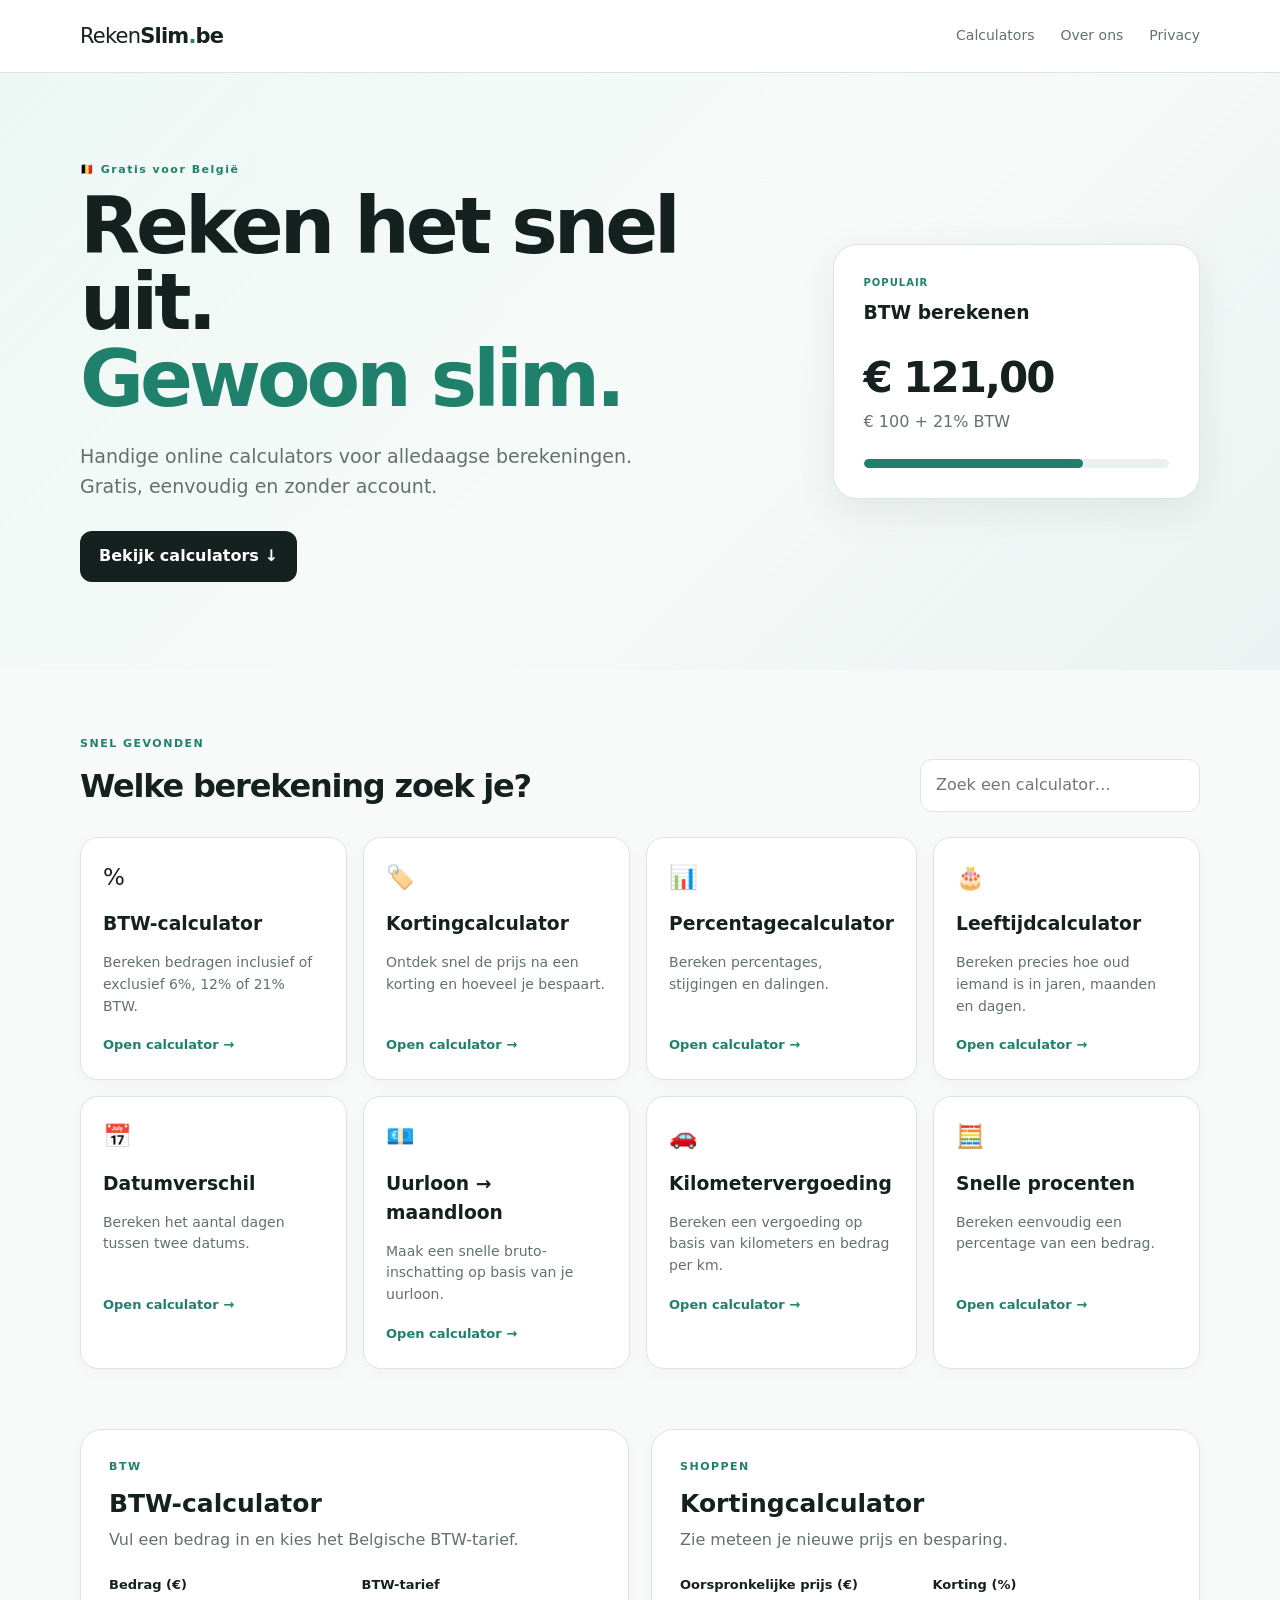
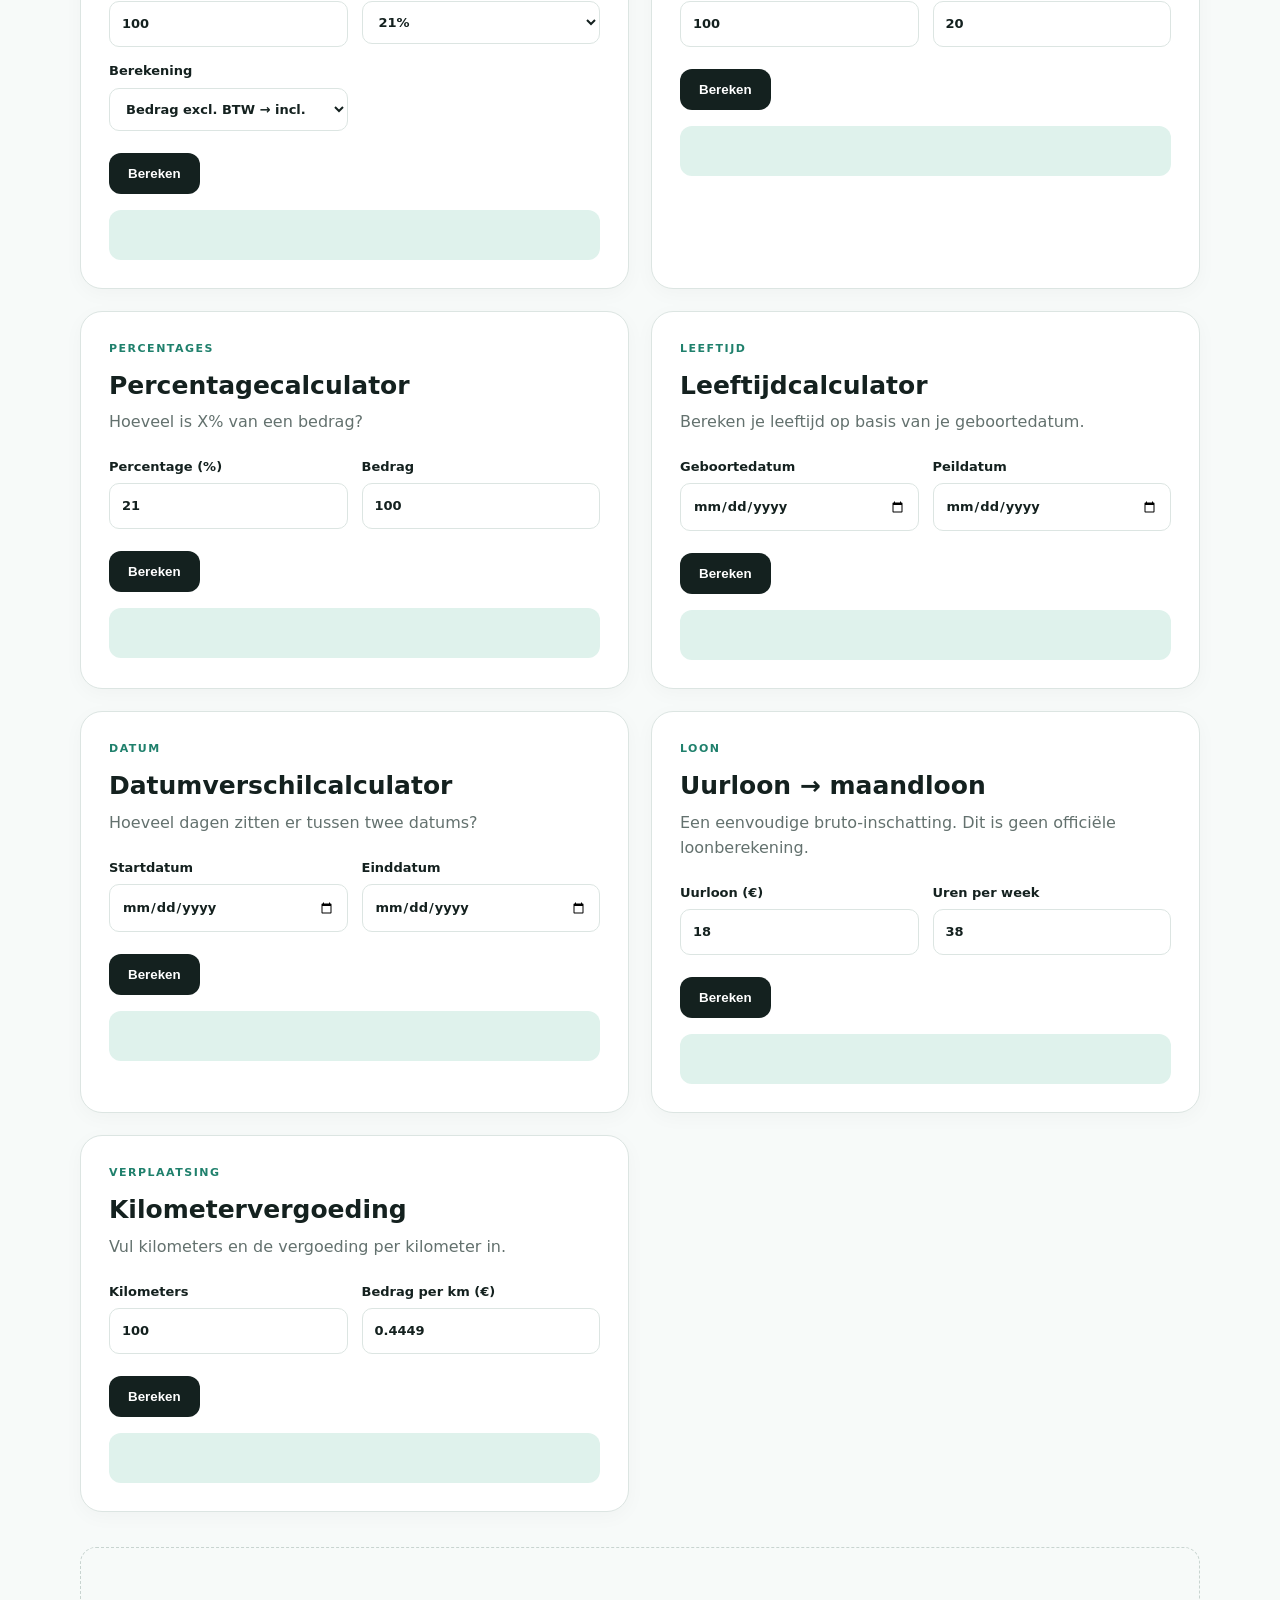
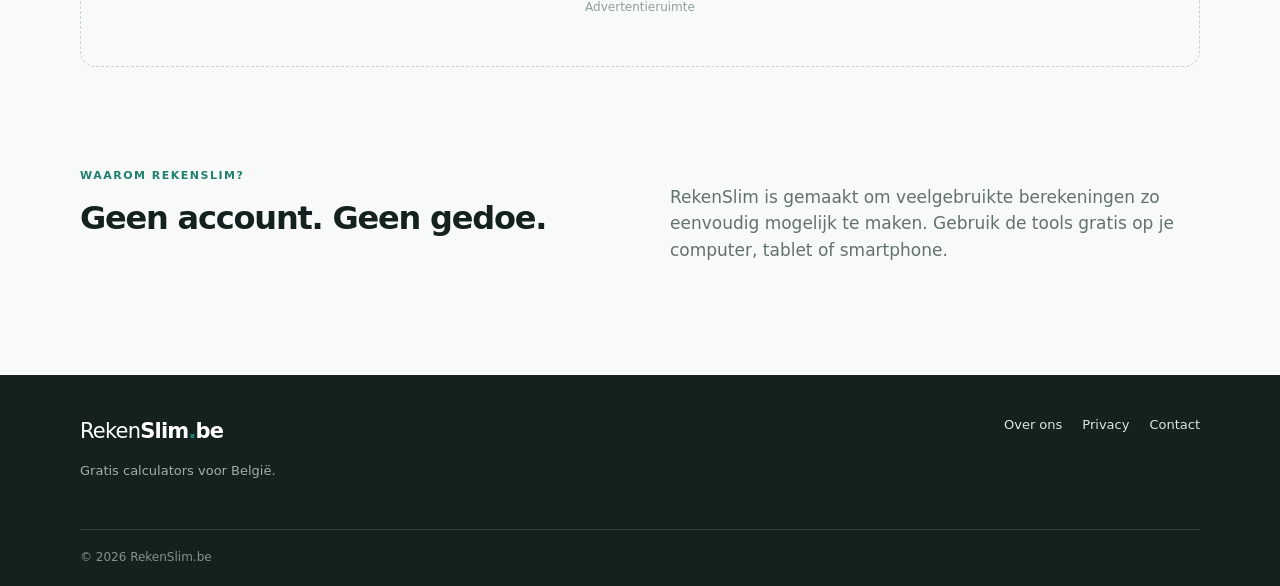
==== index.html @ 5fcd997d "Add files via upload" ====
<!doctype html>
<html lang="nl-BE">
<head>
  <meta charset="utf-8">
  <meta name="viewport" content="width=device-width,initial-scale=1">
  <title>RekenSlim.be — Gratis calculators voor België</title>
  <meta name="description" content="Gratis handige calculators voor België: BTW, korting, percentage, leeftijd, datumverschil, uurloon, kilometervergoeding en meer.">
  <link rel="canonical" href="https://rekenSlim.be/">
  <link rel="stylesheet" href="style.css">
</head>
<body>
<header class="site-header">
  <div class="container nav">
    <a class="logo" href="index.html"><span>Reken</span>Slim<span class="dot">.</span>be</a>
    <nav><a href="#calculators">Calculators</a><a href="over-ons.html">Over ons</a><a href="privacy.html">Privacy</a></nav>
  </div>
</header>

<main>
<section class="hero">
  <div class="container hero-grid">
    <div>
      <div class="eyebrow">🇧🇪 Gratis voor België</div>
      <h1>Reken het snel uit.<br><span>Gewoon slim.</span></h1>
      <p class="hero-text">Handige online calculators voor alledaagse berekeningen. Gratis, eenvoudig en zonder account.</p>
      <a class="button" href="#calculators">Bekijk calculators ↓</a>
    </div>
    <div class="hero-card">
      <div class="mini-label">POPULAIR</div>
      <h3>BTW berekenen</h3>
      <div class="big-number">€ 121,00</div>
      <div class="muted">€ 100 + 21% BTW</div>
      <div class="fake-bar"><span></span></div>
    </div>
  </div>
</section>

<section class="container search-section">
  <div class="section-head">
    <div><div class="eyebrow">SNEL GEVONDEN</div><h2>Welke berekening zoek je?</h2></div>
    <input id="search" class="search" type="search" placeholder="Zoek een calculator…">
  </div>
</section>

<section id="calculators" class="container cards">
  <article class="calc-card" data-title="BTW calculator btw"><div class="icon">%</div><h3>BTW-calculator</h3><p>Bereken bedragen inclusief of exclusief 6%, 12% of 21% BTW.</p><a href="#btw">Open calculator →</a></article>
  <article class="calc-card" data-title="korting kortingcalculator"><div class="icon">🏷️</div><h3>Kortingcalculator</h3><p>Ontdek snel de prijs na een korting en hoeveel je bespaart.</p><a href="#korting">Open calculator →</a></article>
  <article class="calc-card" data-title="percentage procent percentagecalculator"><div class="icon">📊</div><h3>Percentagecalculator</h3><p>Bereken percentages, stijgingen en dalingen.</p><a href="#percentage">Open calculator →</a></article>
  <article class="calc-card" data-title="leeftijd leeftijdcalculator"><div class="icon">🎂</div><h3>Leeftijdcalculator</h3><p>Bereken precies hoe oud iemand is in jaren, maanden en dagen.</p><a href="#leeftijd">Open calculator →</a></article>
  <article class="calc-card" data-title="datum datumverschil dagen"><div class="icon">📅</div><h3>Datumverschil</h3><p>Bereken het aantal dagen tussen twee datums.</p><a href="#datum">Open calculator →</a></article>
  <article class="calc-card" data-title="uurloon maandloon loon salaris"><div class="icon">💶</div><h3>Uurloon → maandloon</h3><p>Maak een snelle bruto-inschatting op basis van je uurloon.</p><a href="#loon">Open calculator →</a></article>
  <article class="calc-card" data-title="kilometervergoeding km auto"><div class="icon">🚗</div><h3>Kilometervergoeding</h3><p>Bereken een vergoeding op basis van kilometers en bedrag per km.</p><a href="#km">Open calculator →</a></article>
  <article class="calc-card" data-title="leeftijd datum verjaardag"><div class="icon">🧮</div><h3>Snelle procenten</h3><p>Bereken eenvoudig een percentage van een bedrag.</p><a href="#percentage">Open calculator →</a></article>
</section>

<section class="container calculators">
  <div class="tool" id="btw"><div><div class="eyebrow">BTW</div><h2>BTW-calculator</h2><p>Vul een bedrag in en kies het Belgische BTW-tarief.</p></div>
    <div class="form-grid"><label>Bedrag (€)<input id="btwAmount" type="number" min="0" step="0.01" value="100"></label><label>BTW-tarief<select id="btwRate"><option value="6">6%</option><option value="12">12%</option><option value="21" selected>21%</option></select></label><label>Berekening<select id="btwMode"><option value="excl">Bedrag excl. BTW → incl.</option><option value="incl">Bedrag incl. BTW → excl.</option></select></label></div>
    <button onclick="calcBTW()">Bereken</button><div class="result" id="btwResult"></div>
  </div>

  <div class="tool" id="korting"><div class="eyebrow">SHOPPEN</div><h2>Kortingcalculator</h2><p>Zie meteen je nieuwe prijs en besparing.</p>
    <div class="form-grid"><label>Oorspronkelijke prijs (€)<input id="discountPrice" type="number" min="0" step="0.01" value="100"></label><label>Korting (%)<input id="discountPct" type="number" min="0" max="100" step="0.1" value="20"></label></div>
    <button onclick="calcDiscount()">Bereken</button><div class="result" id="discountResult"></div>
  </div>

  <div class="tool" id="percentage"><div class="eyebrow">PERCENTAGES</div><h2>Percentagecalculator</h2><p>Hoeveel is X% van een bedrag?</p>
    <div class="form-grid"><label>Percentage (%)<input id="pct" type="number" step="0.01" value="21"></label><label>Bedrag<input id="pctAmount" type="number" step="0.01" value="100"></label></div>
    <button onclick="calcPct()">Bereken</button><div class="result" id="pctResult"></div>
  </div>

  <div class="tool" id="leeftijd"><div class="eyebrow">LEEFTIJD</div><h2>Leeftijdcalculator</h2><p>Bereken je leeftijd op basis van je geboortedatum.</p>
    <div class="form-grid"><label>Geboortedatum<input id="birth" type="date"></label><label>Peildatum<input id="ageAt" type="date"></label></div>
    <button onclick="calcAge()">Bereken</button><div class="result" id="ageResult"></div>
  </div>

  <div class="tool" id="datum"><div class="eyebrow">DATUM</div><h2>Datumverschilcalculator</h2><p>Hoeveel dagen zitten er tussen twee datums?</p>
    <div class="form-grid"><label>Startdatum<input id="dateStart" type="date"></label><label>Einddatum<input id="dateEnd" type="date"></label></div>
    <button onclick="calcDates()">Bereken</button><div class="result" id="dateResult"></div>
  </div>

  <div class="tool" id="loon"><div class="eyebrow">LOON</div><h2>Uurloon → maandloon</h2><p>Een eenvoudige bruto-inschatting. Dit is geen officiële loonberekening.</p>
    <div class="form-grid"><label>Uurloon (€)<input id="hourly" type="number" step="0.01" value="18"></label><label>Uren per week<input id="hours" type="number" step="0.5" value="38"></label></div>
    <button onclick="calcSalary()">Bereken</button><div class="result" id="salaryResult"></div>
  </div>

  <div class="tool" id="km"><div class="eyebrow">VERPLAATSING</div><h2>Kilometervergoeding</h2><p>Vul kilometers en de vergoeding per kilometer in.</p>
    <div class="form-grid"><label>Kilometers<input id="kmDistance" type="number" min="0" step="0.1" value="100"></label><label>Bedrag per km (€)<input id="kmRate" type="number" min="0" step="0.001" value="0.4449"></label></div>
    <button onclick="calcKm()">Bereken</button><div class="result" id="kmResult"></div>
  </div>
</section>

<section class="ad-space container"><span>Advertentieruimte</span></section>

<section class="container info">
  <div><div class="eyebrow">WAAROM REKENSLIM?</div><h2>Geen account. Geen gedoe.</h2></div>
  <p>RekenSlim is gemaakt om veelgebruikte berekeningen zo eenvoudig mogelijk te maken. Gebruik de tools gratis op je computer, tablet of smartphone.</p>
</section>
</main>

<footer><div class="container footer"><div><a class="logo" href="index.html"><span>Reken</span>Slim<span class="dot">.</span>be</a><p>Gratis calculators voor België.</p></div><div><a href="over-ons.html">Over ons</a><a href="privacy.html">Privacy</a><a href="contact.html">Contact</a></div></div><div class="container copyright">© 2026 RekenSlim.be</div></footer>
<script src="script.js"></script>
</body>
</html>
---- style.css ----
:root{--ink:#14211f;--muted:#63716e;--line:#dce5e2;--paper:#f7faf9;--card:#fff;--accent:#1f806c;--accent2:#dff2ec;--shadow:0 12px 40px rgba(20,33,31,.08)}*{box-sizing:border-box}html{scroll-behavior:smooth}body{margin:0;font-family:Inter,ui-sans-serif,system-ui,-apple-system,BlinkMacSystemFont,"Segoe UI",sans-serif;color:var(--ink);background:var(--paper);line-height:1.55}a{color:inherit;text-decoration:none}.container{width:min(1120px,calc(100% - 40px));margin:auto}.site-header{background:#fff;border-bottom:1px solid var(--line);position:sticky;top:0;z-index:10}.nav{height:72px;display:flex;align-items:center;justify-content:space-between}.logo{font-size:21px;font-weight:800;letter-spacing:-.8px}.logo span:first-child{font-weight:500}.logo .dot{color:var(--accent)}nav{display:flex;gap:26px;font-size:14px;color:var(--muted)}nav a:hover{color:var(--ink)}.hero{background:linear-gradient(135deg,#edf8f4,#f7faf9 55%,#eaf3f1);padding:88px 0}.hero-grid{display:grid;grid-template-columns:1.3fr .7fr;gap:70px;align-items:center}.eyebrow{font-size:11px;font-weight:800;letter-spacing:1.5px;color:var(--accent);margin-bottom:10px}.hero h1{font-size:clamp(44px,7vw,78px);line-height:.98;letter-spacing:-4px;margin:0 0 25px}.hero h1 span{color:var(--accent)}.hero-text{font-size:19px;color:var(--muted);max-width:600px;margin-bottom:30px}.button,button{display:inline-block;background:var(--ink);color:#fff;border:0;border-radius:12px;padding:13px 19px;font-weight:750;cursor:pointer}.button:hover,button:hover{transform:translateY(-1px);opacity:.93}.hero-card{background:#fff;border:1px solid var(--line);border-radius:24px;padding:30px;box-shadow:var(--shadow)}.mini-label{font-size:10px;color:var(--accent);font-weight:800;letter-spacing:1px}.hero-card h3{margin:8px 0 18px}.big-number{font-size:42px;font-weight:800;letter-spacing:-2px}.muted{color:var(--muted)}.fake-bar{height:9px;background:#eaf0ee;border-radius:99px;margin-top:24px;overflow:hidden}.fake-bar span{display:block;width:72%;height:100%;background:var(--accent);border-radius:99px}.search-section{padding:65px 0 25px}.section-head{display:flex;justify-content:space-between;gap:20px;align-items:end}.section-head h2,.info h2{font-size:32px;letter-spacing:-1.2px;margin:0}.search{width:280px;padding:13px 15px;border:1px solid var(--line);border-radius:12px;background:#fff;font:inherit}.cards{display:grid;grid-template-columns:repeat(4,1fr);gap:16px;padding-bottom:60px}.calc-card{background:#fff;border:1px solid var(--line);border-radius:18px;padding:22px;transition:.2s;box-shadow:0 4px 18px rgba(20,33,31,.03)}.calc-card:hover{transform:translateY(-3px);box-shadow:var(--shadow)}.icon{font-size:23px;margin-bottom:14px}.calc-card h3{margin:0 0 8px}.calc-card p{color:var(--muted);font-size:14px;min-height:66px}.calc-card a{font-size:13px;color:var(--accent);font-weight:800}.calculators{display:grid;grid-template-columns:repeat(2,1fr);gap:22px}.tool{background:#fff;border:1px solid var(--line);border-radius:22px;padding:28px;box-shadow:0 5px 20px rgba(20,33,31,.03);scroll-margin-top:95px}.tool h2{margin:0 0 5px;font-size:25px}.tool p{color:var(--muted);margin-top:0}.form-grid{display:grid;grid-template-columns:repeat(2,1fr);gap:14px;margin:22px 0}label{font-size:13px;font-weight:700}input,select{display:block;width:100%;margin-top:6px;padding:12px;border:1px solid var(--line);border-radius:10px;background:#fff;font:inherit;color:var(--ink)}.result{margin-top:16px;padding:15px;border-radius:12px;background:var(--accent2);min-height:50px;font-weight:750}.ad-space{height:120px;border:1px dashed #c8d4d0;border-radius:16px;margin-top:35px;margin-bottom:35px;display:grid;place-items:center;color:#91a09c;font-size:12px}.info{display:grid;grid-template-columns:1fr 1fr;gap:60px;padding:65px 0}.info p{color:var(--muted);font-size:17px}footer{background:var(--ink);color:#dbe7e4;margin-top:30px;padding:40px 0 20px}.footer{display:flex;justify-content:space-between}.footer .logo{color:#fff}.footer p{color:#9eb0ac;font-size:13px}.footer>div:last-child{display:flex;gap:20px;font-size:13px}.copyright{border-top:1px solid #31413e;margin-top:35px;padding-top:18px;color:#84938f;font-size:12px}@media(max-width:850px){.hero-grid,.info{grid-template-columns:1fr}.cards{grid-template-columns:repeat(2,1fr)}.calculators{grid-template-columns:1fr}.hero{padding:60px 0}.hero h1{letter-spacing:-2px}.section-head{align-items:stretch;flex-direction:column}.search{width:100%}}@media(max-width:560px){.container{width:min(100% - 28px,1120px)}nav{display:none}.cards{grid-template-columns:1fr}.form-grid{grid-template-columns:1fr}.footer{flex-direction:column;gap:25px}.footer>div:last-child{flex-wrap:wrap}.hero-card{padding:22px}}
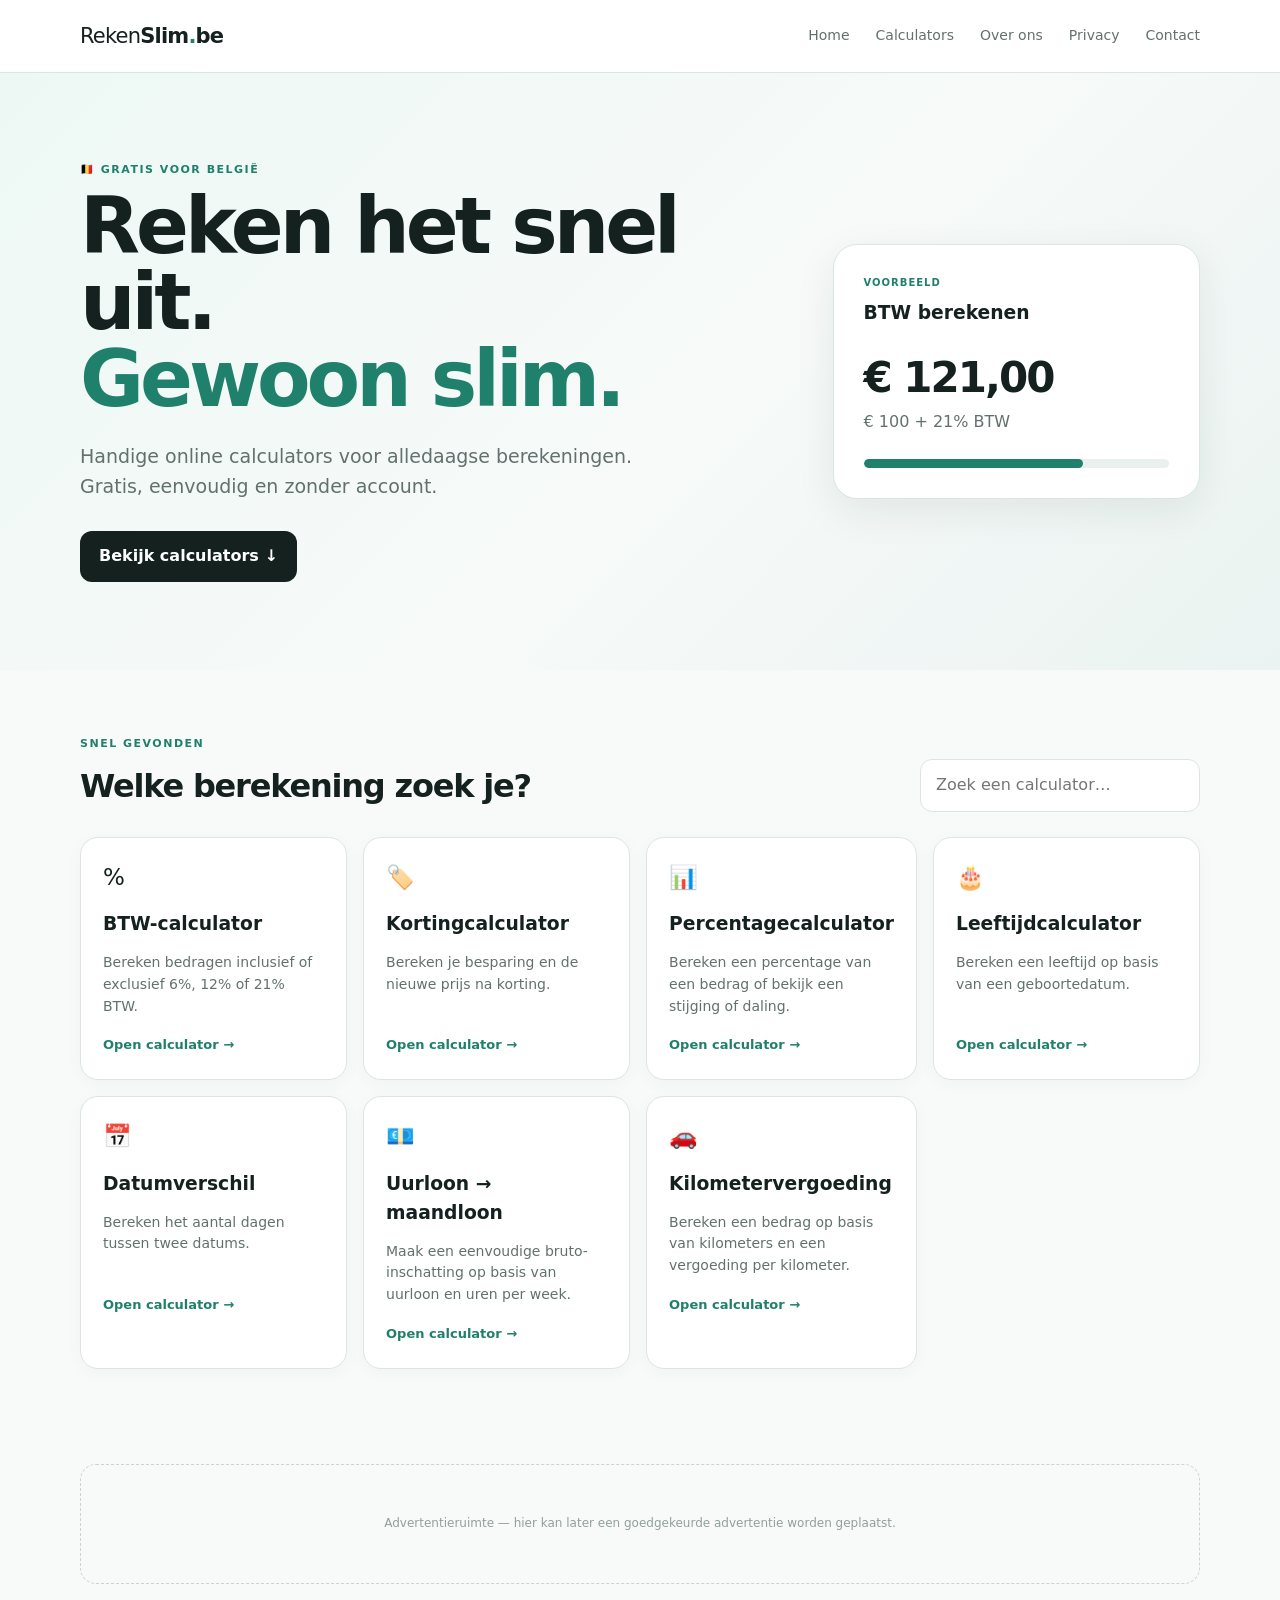
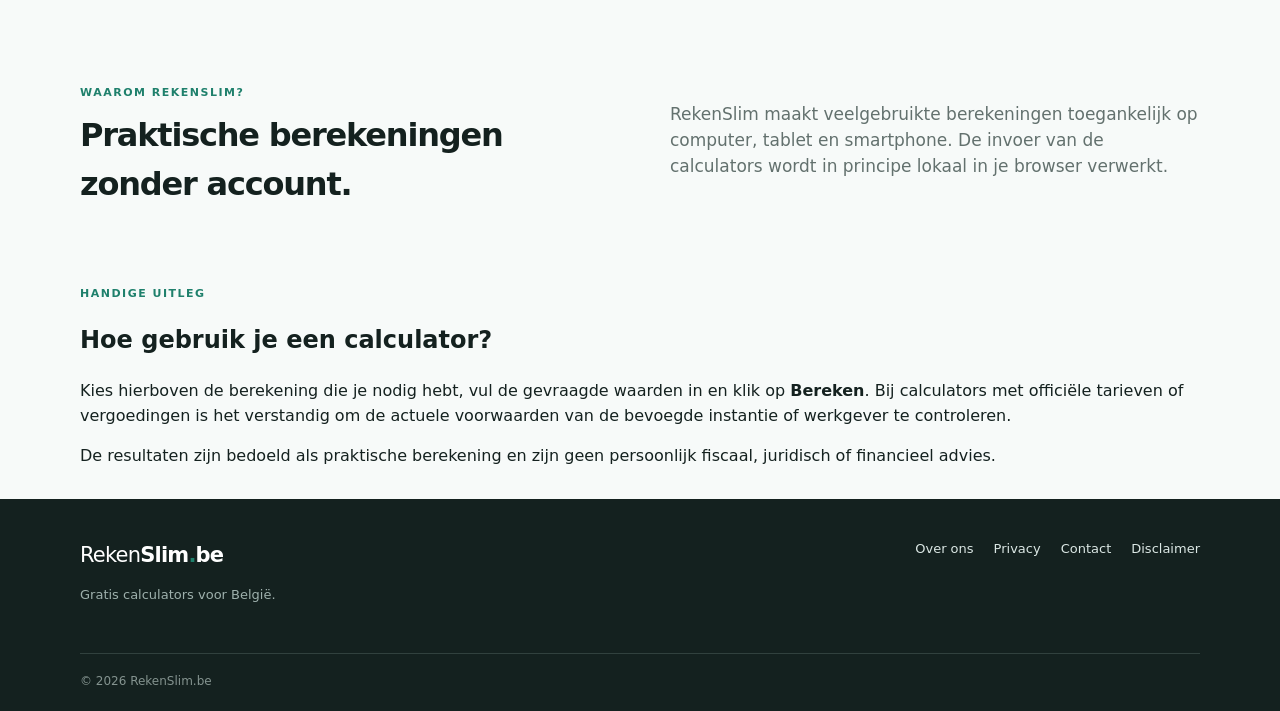
==== commit f938dbd5: "Add files via upload" ====
--- a/index.html
+++ b/index.html
@@ -1,104 +1,14 @@
-<!doctype html>
-<html lang="nl-BE">
-<head>
-  <meta charset="utf-8">
-  <meta name="viewport" content="width=device-width,initial-scale=1">
-  <title>RekenSlim.be — Gratis calculators voor België</title>
-  <meta name="description" content="Gratis handige calculators voor België: BTW, korting, percentage, leeftijd, datumverschil, uurloon, kilometervergoeding en meer.">
-  <link rel="canonical" href="https://rekenSlim.be/">
-  <link rel="stylesheet" href="style.css">
-</head>
-<body>
-<header class="site-header">
-  <div class="container nav">
-    <a class="logo" href="index.html"><span>Reken</span>Slim<span class="dot">.</span>be</a>
-    <nav><a href="#calculators">Calculators</a><a href="over-ons.html">Over ons</a><a href="privacy.html">Privacy</a></nav>
-  </div>
-</header>
-
-<main>
-<section class="hero">
-  <div class="container hero-grid">
-    <div>
-      <div class="eyebrow">🇧🇪 Gratis voor België</div>
-      <h1>Reken het snel uit.<br><span>Gewoon slim.</span></h1>
-      <p class="hero-text">Handige online calculators voor alledaagse berekeningen. Gratis, eenvoudig en zonder account.</p>
-      <a class="button" href="#calculators">Bekijk calculators ↓</a>
-    </div>
-    <div class="hero-card">
-      <div class="mini-label">POPULAIR</div>
-      <h3>BTW berekenen</h3>
-      <div class="big-number">€ 121,00</div>
-      <div class="muted">€ 100 + 21% BTW</div>
-      <div class="fake-bar"><span></span></div>
-    </div>
-  </div>
+<!doctype html><html lang="nl-BE"><head><meta charset="utf-8"><meta name="viewport" content="width=device-width,initial-scale=1"><title>RekenSlim.be — Gratis calculators voor België</title><meta name="description" content="Gratis praktische calculators voor België: BTW, korting, percentages, leeftijd, datumverschil, uurloon en kilometervergoeding."><link rel="canonical" href="https://gianni264-m.github.io/RekenSlim/"><link rel="stylesheet" href="style.css"><script type="application/ld+json">{"@context":"https://schema.org","@type":"WebSite","name":"RekenSlim.be","url":"https://gianni264-m.github.io/RekenSlim/","inLanguage":"nl-BE"}</script></head><body><header class="site-header"><div class="container nav"><a class="logo" href="index.html"><span>Reken</span>Slim<span class="dot">.</span>be</a><nav><a href="index.html">Home</a><a href="index.html#calculators">Calculators</a><a href="over-ons.html">Over ons</a><a href="privacy.html">Privacy</a><a href="contact.html">Contact</a></nav></div></header><main><section class="hero"><div class="container hero-grid"><div><div class="eyebrow">🇧🇪 GRATIS VOOR BELGIË</div><h1>Reken het snel uit.<br><span>Gewoon slim.</span></h1><p class="hero-text">Handige online calculators voor alledaagse berekeningen. Gratis, eenvoudig en zonder account.</p><a class="button" href="#calculators">Bekijk calculators ↓</a></div><div class="hero-card"><div class="mini-label">VOORBEELD</div><h3>BTW berekenen</h3><div class="big-number">€ 121,00</div><div class="muted">€ 100 + 21% BTW</div><div class="fake-bar"><span></span></div></div></div></section>
+<section class="container search-section"><div class="section-head"><div><div class="eyebrow">SNEL GEVONDEN</div><h2>Welke berekening zoek je?</h2></div><input id="search" class="search" type="search" placeholder="Zoek een calculator…" aria-label="Zoek een calculator"></div></section>
+<section id="calculators" class="container cards">
+<article class="calc-card" data-title="btw btw calculator"><div class="icon">%</div><h3>BTW-calculator</h3><p>Bereken bedragen inclusief of exclusief 6%, 12% of 21% BTW.</p><a href="btw-berekenen.html">Open calculator →</a></article>
+<article class="calc-card" data-title="korting kortingcalculator"><div class="icon">🏷️</div><h3>Kortingcalculator</h3><p>Bereken je besparing en de nieuwe prijs na korting.</p><a href="korting-berekenen.html">Open calculator →</a></article>
+<article class="calc-card" data-title="percentage procent percentagecalculator"><div class="icon">📊</div><h3>Percentagecalculator</h3><p>Bereken een percentage van een bedrag of bekijk een stijging of daling.</p><a href="percentage-berekenen.html">Open calculator →</a></article>
+<article class="calc-card" data-title="leeftijd leeftijdcalculator"><div class="icon">🎂</div><h3>Leeftijdcalculator</h3><p>Bereken een leeftijd op basis van een geboortedatum.</p><a href="leeftijd-berekenen.html">Open calculator →</a></article>
+<article class="calc-card" data-title="datum datumverschil dagen"><div class="icon">📅</div><h3>Datumverschil</h3><p>Bereken het aantal dagen tussen twee datums.</p><a href="datumverschil-berekenen.html">Open calculator →</a></article>
+<article class="calc-card" data-title="uurloon maandloon loon salaris"><div class="icon">💶</div><h3>Uurloon → maandloon</h3><p>Maak een eenvoudige bruto-inschatting op basis van uurloon en uren per week.</p><a href="uurloon-berekenen.html">Open calculator →</a></article>
+<article class="calc-card" data-title="kilometervergoeding km auto"><div class="icon">🚗</div><h3>Kilometervergoeding</h3><p>Bereken een bedrag op basis van kilometers en een vergoeding per kilometer.</p><a href="kilometervergoeding-berekenen.html">Open calculator →</a></article>
 </section>
-
-<section class="container search-section">
-  <div class="section-head">
-    <div><div class="eyebrow">SNEL GEVONDEN</div><h2>Welke berekening zoek je?</h2></div>
-    <input id="search" class="search" type="search" placeholder="Zoek een calculator…">
-  </div>
-</section>
-
-<section id="calculators" class="container cards">
-  <article class="calc-card" data-title="BTW calculator btw"><div class="icon">%</div><h3>BTW-calculator</h3><p>Bereken bedragen inclusief of exclusief 6%, 12% of 21% BTW.</p><a href="#btw">Open calculator →</a></article>
-  <article class="calc-card" data-title="korting kortingcalculator"><div class="icon">🏷️</div><h3>Kortingcalculator</h3><p>Ontdek snel de prijs na een korting en hoeveel je bespaart.</p><a href="#korting">Open calculator →</a></article>
-  <article class="calc-card" data-title="percentage procent percentagecalculator"><div class="icon">📊</div><h3>Percentagecalculator</h3><p>Bereken percentages, stijgingen en dalingen.</p><a href="#percentage">Open calculator →</a></article>
-  <article class="calc-card" data-title="leeftijd leeftijdcalculator"><div class="icon">🎂</div><h3>Leeftijdcalculator</h3><p>Bereken precies hoe oud iemand is in jaren, maanden en dagen.</p><a href="#leeftijd">Open calculator →</a></article>
-  <article class="calc-card" data-title="datum datumverschil dagen"><div class="icon">📅</div><h3>Datumverschil</h3><p>Bereken het aantal dagen tussen twee datums.</p><a href="#datum">Open calculator →</a></article>
-  <article class="calc-card" data-title="uurloon maandloon loon salaris"><div class="icon">💶</div><h3>Uurloon → maandloon</h3><p>Maak een snelle bruto-inschatting op basis van je uurloon.</p><a href="#loon">Open calculator →</a></article>
-  <article class="calc-card" data-title="kilometervergoeding km auto"><div class="icon">🚗</div><h3>Kilometervergoeding</h3><p>Bereken een vergoeding op basis van kilometers en bedrag per km.</p><a href="#km">Open calculator →</a></article>
-  <article class="calc-card" data-title="leeftijd datum verjaardag"><div class="icon">🧮</div><h3>Snelle procenten</h3><p>Bereken eenvoudig een percentage van een bedrag.</p><a href="#percentage">Open calculator →</a></article>
-</section>
-
-<section class="container calculators">
-  <div class="tool" id="btw"><div><div class="eyebrow">BTW</div><h2>BTW-calculator</h2><p>Vul een bedrag in en kies het Belgische BTW-tarief.</p></div>
-    <div class="form-grid"><label>Bedrag (€)<input id="btwAmount" type="number" min="0" step="0.01" value="100"></label><label>BTW-tarief<select id="btwRate"><option value="6">6%</option><option value="12">12%</option><option value="21" selected>21%</option></select></label><label>Berekening<select id="btwMode"><option value="excl">Bedrag excl. BTW → incl.</option><option value="incl">Bedrag incl. BTW → excl.</option></select></label></div>
-    <button onclick="calcBTW()">Bereken</button><div class="result" id="btwResult"></div>
-  </div>
-
-  <div class="tool" id="korting"><div class="eyebrow">SHOPPEN</div><h2>Kortingcalculator</h2><p>Zie meteen je nieuwe prijs en besparing.</p>
-    <div class="form-grid"><label>Oorspronkelijke prijs (€)<input id="discountPrice" type="number" min="0" step="0.01" value="100"></label><label>Korting (%)<input id="discountPct" type="number" min="0" max="100" step="0.1" value="20"></label></div>
-    <button onclick="calcDiscount()">Bereken</button><div class="result" id="discountResult"></div>
-  </div>
-
-  <div class="tool" id="percentage"><div class="eyebrow">PERCENTAGES</div><h2>Percentagecalculator</h2><p>Hoeveel is X% van een bedrag?</p>
-    <div class="form-grid"><label>Percentage (%)<input id="pct" type="number" step="0.01" value="21"></label><label>Bedrag<input id="pctAmount" type="number" step="0.01" value="100"></label></div>
-    <button onclick="calcPct()">Bereken</button><div class="result" id="pctResult"></div>
-  </div>
-
-  <div class="tool" id="leeftijd"><div class="eyebrow">LEEFTIJD</div><h2>Leeftijdcalculator</h2><p>Bereken je leeftijd op basis van je geboortedatum.</p>
-    <div class="form-grid"><label>Geboortedatum<input id="birth" type="date"></label><label>Peildatum<input id="ageAt" type="date"></label></div>
-    <button onclick="calcAge()">Bereken</button><div class="result" id="ageResult"></div>
-  </div>
-
-  <div class="tool" id="datum"><div class="eyebrow">DATUM</div><h2>Datumverschilcalculator</h2><p>Hoeveel dagen zitten er tussen twee datums?</p>
-    <div class="form-grid"><label>Startdatum<input id="dateStart" type="date"></label><label>Einddatum<input id="dateEnd" type="date"></label></div>
-    <button onclick="calcDates()">Bereken</button><div class="result" id="dateResult"></div>
-  </div>
-
-  <div class="tool" id="loon"><div class="eyebrow">LOON</div><h2>Uurloon → maandloon</h2><p>Een eenvoudige bruto-inschatting. Dit is geen officiële loonberekening.</p>
-    <div class="form-grid"><label>Uurloon (€)<input id="hourly" type="number" step="0.01" value="18"></label><label>Uren per week<input id="hours" type="number" step="0.5" value="38"></label></div>
-    <button onclick="calcSalary()">Bereken</button><div class="result" id="salaryResult"></div>
-  </div>
-
-  <div class="tool" id="km"><div class="eyebrow">VERPLAATSING</div><h2>Kilometervergoeding</h2><p>Vul kilometers en de vergoeding per kilometer in.</p>
-    <div class="form-grid"><label>Kilometers<input id="kmDistance" type="number" min="0" step="0.1" value="100"></label><label>Bedrag per km (€)<input id="kmRate" type="number" min="0" step="0.001" value="0.4449"></label></div>
-    <button onclick="calcKm()">Bereken</button><div class="result" id="kmResult"></div>
-  </div>
-</section>
-
-<section class="ad-space container"><span>Advertentieruimte</span></section>
-
-<section class="container info">
-  <div><div class="eyebrow">WAAROM REKENSLIM?</div><h2>Geen account. Geen gedoe.</h2></div>
-  <p>RekenSlim is gemaakt om veelgebruikte berekeningen zo eenvoudig mogelijk te maken. Gebruik de tools gratis op je computer, tablet of smartphone.</p>
-</section>
-</main>
-
-<footer><div class="container footer"><div><a class="logo" href="index.html"><span>Reken</span>Slim<span class="dot">.</span>be</a><p>Gratis calculators voor België.</p></div><div><a href="over-ons.html">Over ons</a><a href="privacy.html">Privacy</a><a href="contact.html">Contact</a></div></div><div class="container copyright">© 2026 RekenSlim.be</div></footer>
-<script src="script.js"></script>
-</body>
-</html>+<section class="container ad-space"><span>Advertentieruimte — hier kan later een goedgekeurde advertentie worden geplaatst.</span></section>
+<section class="container info"><div><div class="eyebrow">WAAROM REKENSLIM?</div><h2>Praktische berekeningen zonder account.</h2></div><p>RekenSlim maakt veelgebruikte berekeningen toegankelijk op computer, tablet en smartphone. De invoer van de calculators wordt in principe lokaal in je browser verwerkt.</p></section>
+<section class="container content" style="padding-top:10px"><div class="eyebrow">HANDIGE UITLEG</div><h2>Hoe gebruik je een calculator?</h2><p>Kies hierboven de berekening die je nodig hebt, vul de gevraagde waarden in en klik op <strong>Bereken</strong>. Bij calculators met officiële tarieven of vergoedingen is het verstandig om de actuele voorwaarden van de bevoegde instantie of werkgever te controleren.</p><p>De resultaten zijn bedoeld als praktische berekening en zijn geen persoonlijk fiscaal, juridisch of financieel advies.</p></section></main><footer><div class="container footer"><div><a class="logo" href="index.html"><span>Reken</span>Slim<span class="dot">.</span>be</a><p>Gratis calculators voor België.</p></div><div><a href="over-ons.html">Over ons</a><a href="privacy.html">Privacy</a><a href="contact.html">Contact</a><a href="disclaimer.html">Disclaimer</a></div></div><div class="container copyright">© 2026 RekenSlim.be</div></footer><script>const search=document.getElementById('search');search.addEventListener('input',e=>{const q=e.target.value.toLowerCase().trim();document.querySelectorAll('.calc-card').forEach(c=>c.style.display=c.dataset.title.includes(q)?'':'none')});</script></body></html>
